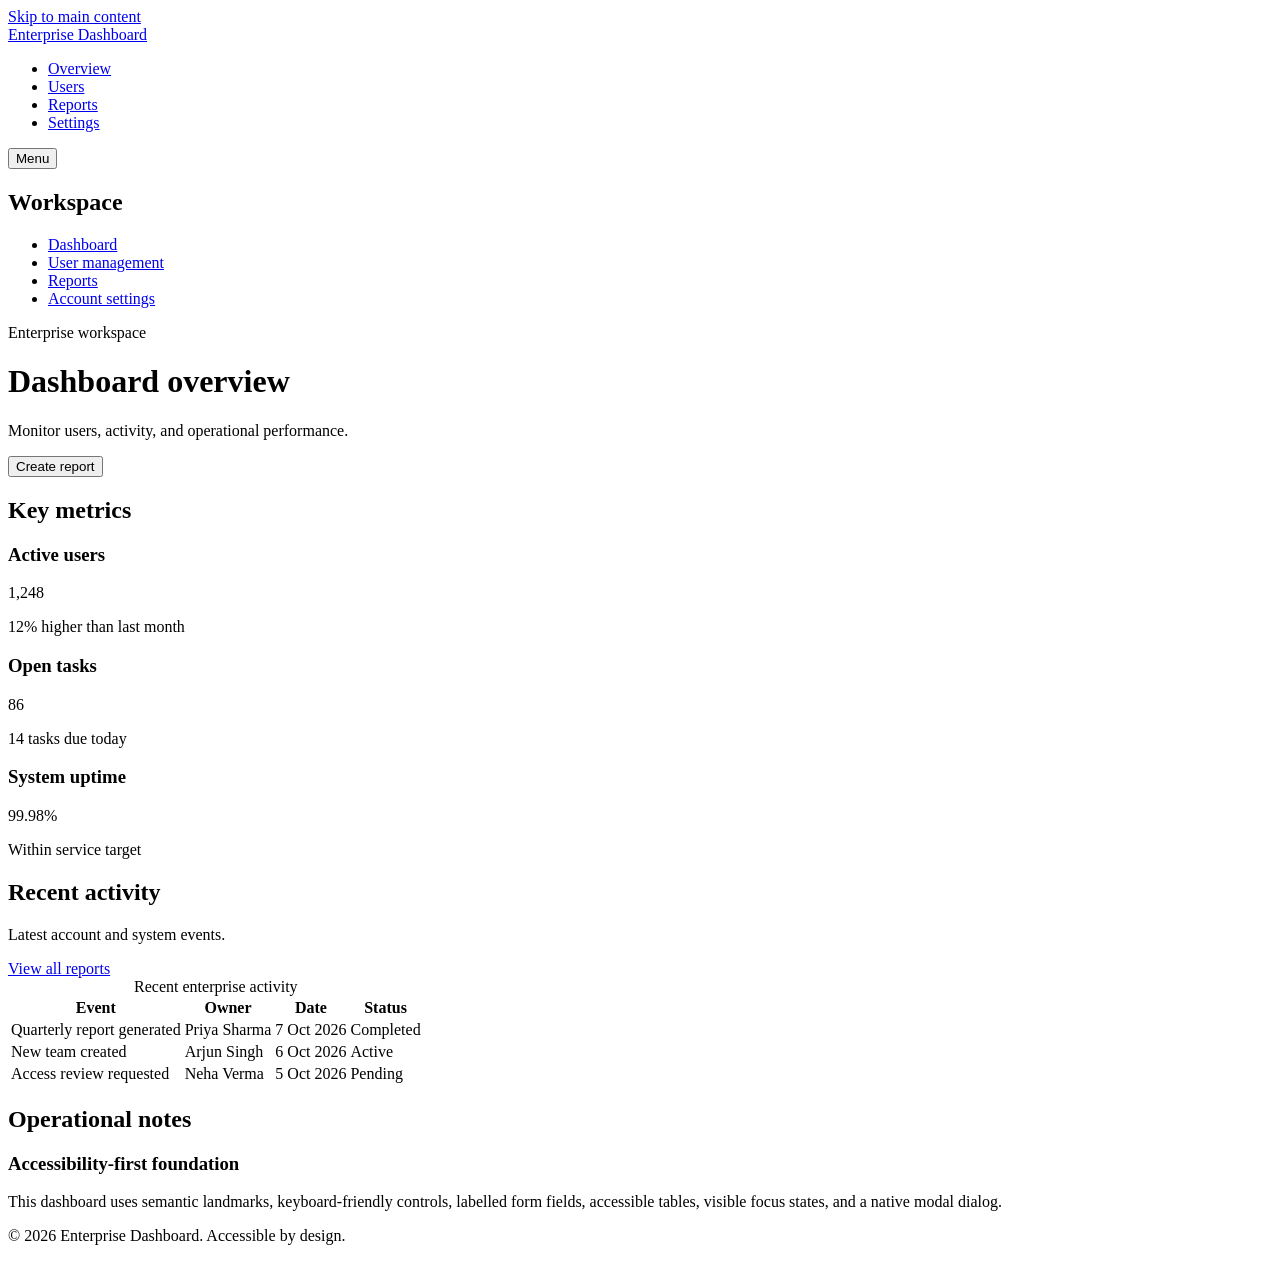
==== index.html @ 57a5679f "Add semantic HTML5 accessible dashboard" ====
<!doctype html>
<html lang="en">
<head>
  <meta charset="utf-8">
  <meta name="viewport" content="width=device-width, initial-scale=1">
  <meta name="description" content="Accessible enterprise dashboard demonstrating semantic HTML5 and WCAG 2.1 practices">
  <title>Enterprise Dashboard | Overview</title>
  <link rel="stylesheet" href="css/styles.css">
</head>
<body>
  <a class="skip-link" href="#main-content">Skip to main content</a>

  <header class="site-header">
    <div class="brand">
      <a href="index.html" aria-label="Enterprise Dashboard home">Enterprise Dashboard</a>
    </div>
    <nav aria-label="Primary navigation">
      <ul>
        <li><a href="index.html" aria-current="page">Overview</a></li>
        <li><a href="users.html">Users</a></li>
        <li><a href="reports.html">Reports</a></li>
        <li><a href="settings.html">Settings</a></li>
      </ul>
    </nav>
    <button type="button" class="menu-button" aria-label="Open navigation menu" aria-expanded="false">Menu</button>
  </header>

  <div class="layout">
    <aside class="sidebar" aria-label="Dashboard sidebar">
      <h2>Workspace</h2>
      <nav aria-label="Workspace navigation">
        <ul>
          <li><a href="index.html" aria-current="page">Dashboard</a></li>
          <li><a href="users.html">User management</a></li>
          <li><a href="reports.html">Reports</a></li>
          <li><a href="settings.html">Account settings</a></li>
        </ul>
      </nav>
    </aside>

    <main id="main-content">
      <header class="page-header">
        <div>
          <p class="eyebrow">Enterprise workspace</p>
          <h1>Dashboard overview</h1>
          <p>Monitor users, activity, and operational performance.</p>
        </div>
        <button type="button" class="button primary" data-open-modal="quickActionDialog">Create report</button>
      </header>

      <section aria-labelledby="summary-heading">
        <h2 id="summary-heading">Key metrics</h2>
        <div class="metric-grid">
          <article class="metric-card">
            <h3>Active users</h3>
            <p class="metric-value">1,248</p>
            <p>12% higher than last month</p>
          </article>
          <article class="metric-card">
            <h3>Open tasks</h3>
            <p class="metric-value">86</p>
            <p>14 tasks due today</p>
          </article>
          <article class="metric-card">
            <h3>System uptime</h3>
            <p class="metric-value">99.98%</p>
            <p>Within service target</p>
          </article>
        </div>
      </section>

      <section aria-labelledby="activity-heading">
        <div class="section-heading">
          <div>
            <h2 id="activity-heading">Recent activity</h2>
            <p>Latest account and system events.</p>
          </div>
          <a class="button secondary" href="reports.html">View all reports</a>
        </div>

        <div class="table-wrapper">
          <table>
            <caption>Recent enterprise activity</caption>
            <thead>
              <tr>
                <th scope="col">Event</th>
                <th scope="col">Owner</th>
                <th scope="col">Date</th>
                <th scope="col">Status</th>
              </tr>
            </thead>
            <tbody>
              <tr>
                <td>Quarterly report generated</td>
                <td>Priya Sharma</td>
                <td><time datetime="2026-10-07">7 Oct 2026</time></td>
                <td><span class="status success">Completed</span></td>
              </tr>
              <tr>
                <td>New team created</td>
                <td>Arjun Singh</td>
                <td><time datetime="2026-10-06">6 Oct 2026</time></td>
                <td><span class="status info">Active</span></td>
              </tr>
              <tr>
                <td>Access review requested</td>
                <td>Neha Verma</td>
                <td><time datetime="2026-10-05">5 Oct 2026</time></td>
                <td><span class="status warning">Pending</span></td>
              </tr>
            </tbody>
          </table>
        </div>
      </section>

      <section aria-labelledby="notes-heading">
        <h2 id="notes-heading">Operational notes</h2>
        <article class="content-card">
          <h3>Accessibility-first foundation</h3>
          <p>This dashboard uses semantic landmarks, keyboard-friendly controls, labelled form fields, accessible tables, visible focus states, and a native modal dialog.</p>
        </article>
      </section>
    </main>
  </div>

  <footer class="site-footer">
    <p>&copy; 2026 Enterprise Dashboard. Accessible by design.</p>
  </footer>

  <dialog id="quickActionDialog" aria-labelledby="dialog-title">
    <form method="dialog" class="dialog-content">
      <h2 id="dialog-title">Create a report</h2>
      <p>Choose a report type to continue.</p>
      <div class="form-field">
        <label for="reportType">Report type</label>
        <select id="reportType" name="reportType" required>
          <option value="">Select a report</option>
          <option value="activity">Activity report</option>
          <option value="users">User report</option>
          <option value="performance">Performance report</option>
        </select>
      </div>
      <div class="dialog-actions">
        <button type="button" class="button secondary" data-close-modal>Cancel</button>
        <button type="submit" class="button primary">Create report</button>
      </div>
    </form>
  </dialog>

  <script src="js/app.js" defer></script>
</body>
</html>
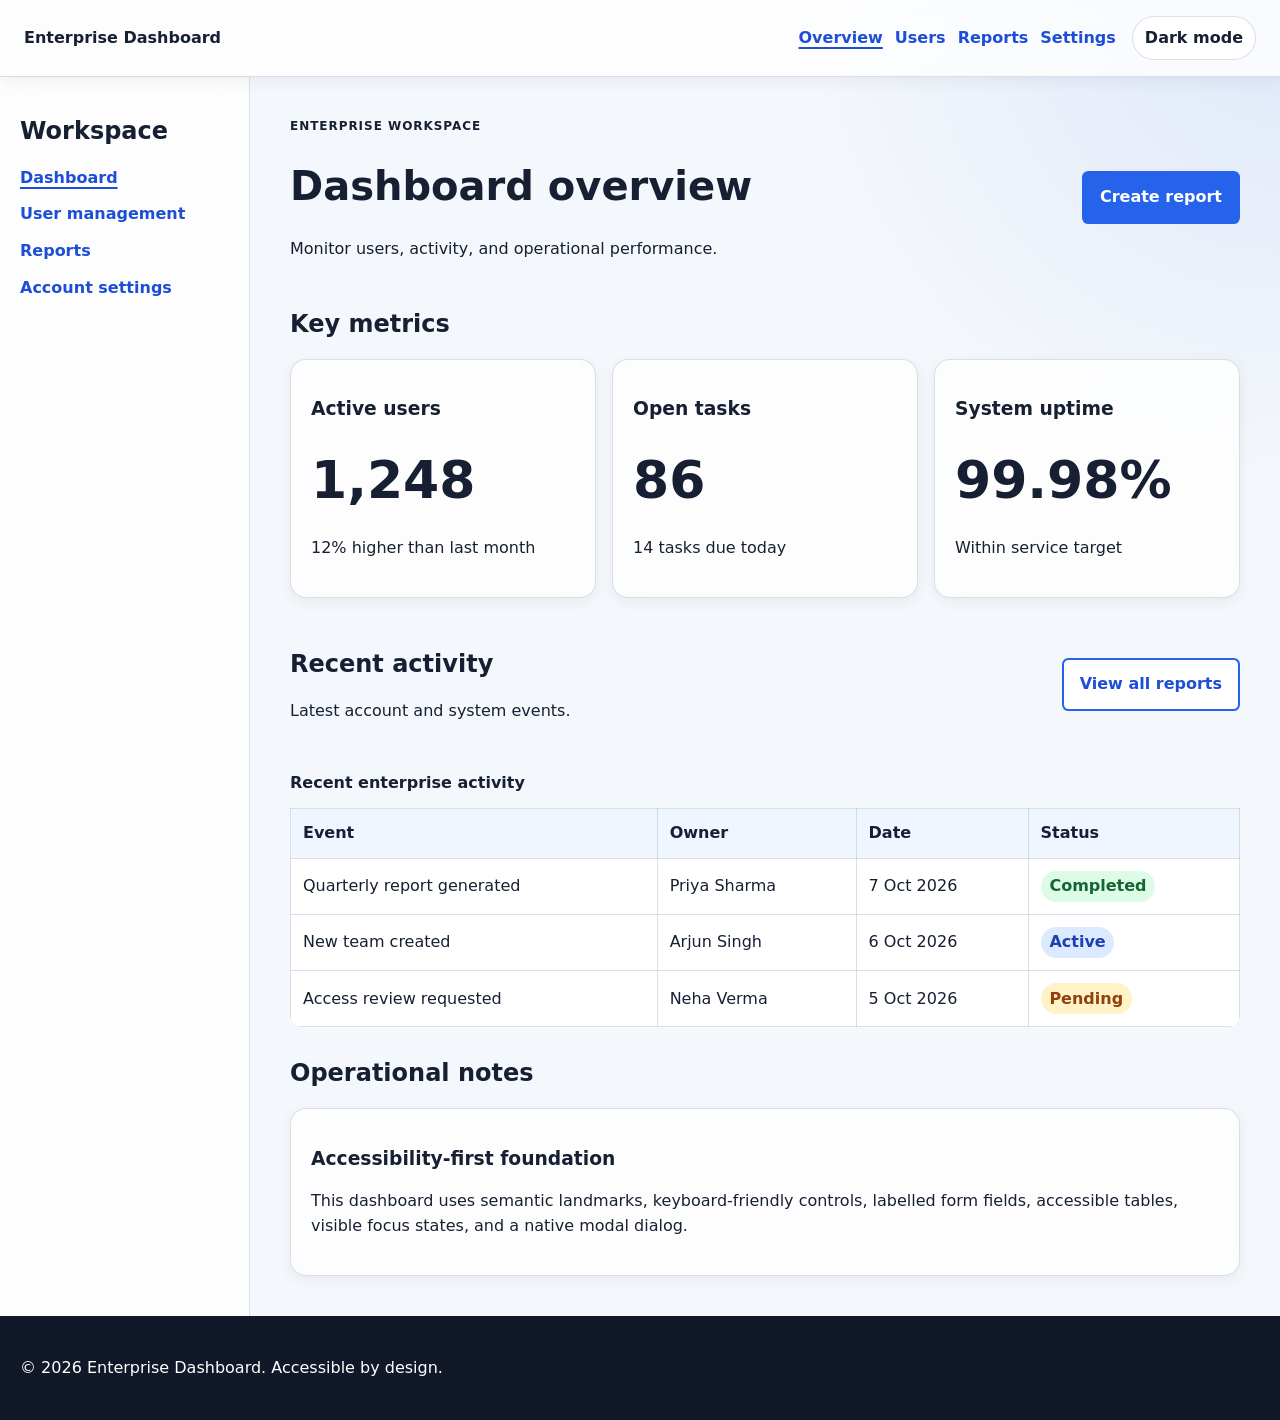
==== commit 7ab2ed56: "Add dark mode toggle button to header" ====
--- a/index.html
+++ b/index.html
@@ -23,6 +23,7 @@
       </ul>
     </nav>
     <button type="button" class="menu-button" aria-label="Open navigation menu" aria-expanded="false">Menu</button>
+    <button type="button" class="theme-toggle" data-theme-toggle aria-pressed="false">Dark mode</button>
   </header>
 
   <div class="layout">
--- a/css/styles.css
+++ b/css/styles.css
@@ -0,0 +1,30 @@
+/* Responsive Design Tokens & Mobile-First CSS Architecture */
+:root {
+  --color-primary-50:#eff6ff; --color-primary-100:#dbeafe; --color-primary-600:#2563eb; --color-primary-700:#1d4ed8; --color-primary-900:#1e3a8a;
+  --color-bg:#f4f7fb; --color-surface:rgba(255,255,255,.78); --color-surface-solid:#fff; --color-text:#172033; --color-text-muted:#5b667a; --color-border:rgba(148,163,184,.34);
+  --color-success-bg:#dcfce7; --color-success-text:#166534; --color-info-bg:#dbeafe; --color-info-text:#1e40af; --color-warning-bg:#fef3c7; --color-warning-text:#92400e; --color-focus:#f59e0b;
+  --font-family:Inter,ui-sans-serif,system-ui,-apple-system,BlinkMacSystemFont,"Segoe UI",sans-serif;
+  --font-size-xs:.75rem; --font-size-sm:.875rem; --font-size-md:1rem; --font-size-lg:1.125rem; --font-size-xl:1.5rem; --font-size-2xl:clamp(1.75rem,4vw,2.5rem); --font-size-3xl:clamp(2rem,5vw,3.25rem);
+  --space-1:.25rem; --space-2:.5rem; --space-3:.75rem; --space-4:1rem; --space-5:1.25rem; --space-6:1.5rem; --space-8:2rem; --space-10:2.5rem; --space-12:3rem;
+  --radius-sm:.4rem; --radius-md:.75rem; --radius-lg:1rem; --radius-pill:999px; --shadow-sm:0 4px 14px rgba(15,23,42,.06); --shadow-md:0 12px 30px rgba(15,23,42,.1); --glass-blur:14px; --transition-fast:160ms ease; --container-max:1440px;
+}
+[data-theme="dark"]{--color-primary-50:#172554;--color-primary-100:#1e3a8a;--color-primary-600:#60a5fa;--color-primary-700:#93c5fd;--color-primary-900:#dbeafe;--color-bg:#0b1220;--color-surface:rgba(15,23,42,.78);--color-surface-solid:#0f172a;--color-text:#e5edf8;--color-text-muted:#b6c2d2;--color-border:rgba(148,163,184,.25);--color-success-bg:#123b25;--color-success-text:#86efac;--color-info-bg:#172554;--color-info-text:#93c5fd;--color-warning-bg:#422006;--color-warning-text:#fcd34d;--color-focus:#fbbf24}
+@media (prefers-color-scheme:dark){:root:not([data-theme="light"]){--color-bg:#0b1220;--color-surface:rgba(15,23,42,.78);--color-surface-solid:#0f172a;--color-text:#e5edf8;--color-text-muted:#b6c2d2;--color-border:rgba(148,163,184,.25);--color-primary-50:#172554;--color-primary-100:#1e3a8a;--color-primary-600:#60a5fa;--color-primary-700:#93c5fd;--color-success-bg:#123b25;--color-success-text:#86efac;--color-info-bg:#172554;--color-info-text:#93c5fd;--color-warning-bg:#422006;--color-warning-text:#fcd34d}}
+*{box-sizing:border-box} html{overflow-x:hidden;scroll-behavior:smooth} body{margin:0;min-height:100vh;overflow-x:hidden;font-family:var(--font-family);font-size:var(--font-size-md);line-height:1.55;color:var(--color-text);background:radial-gradient(circle at top right,rgba(37,99,235,.1),transparent 30rem),var(--color-bg)} img,svg,video,canvas{max-width:100%;height:auto} button,input,select,textarea{font:inherit} a{color:var(--color-primary-700)}
+.skip-link{position:absolute;left:var(--space-4);top:-5rem;z-index:1000;padding:var(--space-3) var(--space-4);background:var(--color-text);color:var(--color-surface-solid);border-radius:var(--radius-sm)} .skip-link:focus{top:var(--space-4)}
+a:focus-visible,button:focus-visible,input:focus-visible,select:focus-visible,textarea:focus-visible,summary:focus-visible{outline:3px solid var(--color-focus);outline-offset:3px}
+.site-header{position:sticky;top:0;z-index:100;display:flex;flex-wrap:wrap;align-items:center;gap:var(--space-4);padding:var(--space-4);background:var(--color-surface);border-bottom:1px solid var(--color-border);backdrop-filter:blur(var(--glass-blur));-webkit-backdrop-filter:blur(var(--glass-blur));box-shadow:var(--shadow-sm)}
+.brand{flex:1 1 100%}.brand a{color:var(--color-text);font-weight:800;text-decoration:none}.site-header nav{width:100%;overflow-x:auto}.site-header nav ul,.sidebar ul{display:flex;gap:var(--space-3);list-style:none;margin:0;padding:0}.site-header nav ul{min-width:max-content}.site-header nav a,.sidebar a{text-decoration:none;font-weight:650}.site-header a[aria-current="page"],.sidebar a[aria-current="page"]{text-decoration:underline;text-decoration-thickness:2px;text-underline-offset:.25rem}.menu-button{display:none}.theme-toggle{min-height:44px;padding:var(--space-2) var(--space-3);border:1px solid var(--color-border);border-radius:var(--radius-pill);background:var(--color-surface-solid);color:var(--color-text);font-weight:750;cursor:pointer;transition:transform var(--transition-fast),box-shadow var(--transition-fast),background var(--transition-fast)}.theme-toggle:hover{transform:translateY(-1px);box-shadow:var(--shadow-sm)}
+.layout{display:grid;grid-template-columns:1fr;min-height:calc(100vh - 5rem)}.sidebar{padding:var(--space-5);background:var(--color-surface);border-bottom:1px solid var(--color-border);backdrop-filter:blur(var(--glass-blur));-webkit-backdrop-filter:blur(var(--glass-blur))}.sidebar nav ul{display:grid;gap:var(--space-3)}
+main{width:min(100%,var(--container-max));margin-inline:auto;padding:var(--space-5)}.page-header,.section-heading{display:flex;flex-direction:column;align-items:flex-start;justify-content:space-between;gap:var(--space-4);margin-bottom:var(--space-8)}.eyebrow{margin:0 0 var(--space-1);font-weight:800;text-transform:uppercase;letter-spacing:.08em;font-size:var(--font-size-xs)}h1{font-size:var(--font-size-2xl)}h1,h2,h3{line-height:1.2}
+.metric-grid{display:grid;grid-template-columns:1fr;gap:var(--space-4);margin-bottom:var(--space-8)}.metric-card,.content-card{background:var(--color-surface);border:1px solid var(--color-border);border-radius:var(--radius-lg);padding:var(--space-5);box-shadow:var(--shadow-sm);backdrop-filter:blur(var(--glass-blur));-webkit-backdrop-filter:blur(var(--glass-blur));transition:transform var(--transition-fast),box-shadow var(--transition-fast)}.metric-card:hover,.content-card:hover{transform:translateY(-2px);box-shadow:var(--shadow-md)}.metric-value{margin:var(--space-2) 0;font-size:var(--font-size-3xl);font-weight:800}
+.table-wrapper{width:100%;overflow-x:auto;margin-bottom:var(--space-8);border-radius:var(--radius-md)}table{width:100%;min-width:620px;border-collapse:collapse;background:var(--color-surface-solid)}caption{padding:0 0 var(--space-3);text-align:left;font-weight:800}th,td{padding:var(--space-3);border:1px solid var(--color-border);text-align:left}th{background:var(--color-primary-50)}
+.status{display:inline-block;padding:.2rem .55rem;border-radius:var(--radius-pill);font-weight:750}.success{background:var(--color-success-bg);color:var(--color-success-text)}.info{background:var(--color-info-bg);color:var(--color-info-text)}.warning{background:var(--color-warning-bg);color:var(--color-warning-text)}
+.button{display:inline-flex;align-items:center;justify-content:center;min-height:44px;border:2px solid transparent;border-radius:var(--radius-sm);padding:var(--space-3) var(--space-4);font-weight:750;cursor:pointer;text-decoration:none;transition:transform var(--transition-fast),box-shadow var(--transition-fast),background var(--transition-fast)}.button:hover{transform:translateY(-1px);box-shadow:var(--shadow-sm)}.primary{background:var(--color-primary-600);color:#fff}.secondary{background:var(--color-surface-solid);color:var(--color-primary-700);border-color:var(--color-primary-600)}
+.form-grid{display:grid;grid-template-columns:1fr;gap:var(--space-4)}.form-field{display:grid;gap:var(--space-2);margin-bottom:var(--space-4)}label,legend{font-weight:750}input,select,textarea{width:100%;min-height:44px;padding:var(--space-3);color:var(--color-text);background:var(--color-surface-solid);border:1px solid #64748b;border-radius:var(--radius-sm)}textarea{resize:vertical}fieldset{border:1px solid var(--color-border);border-radius:var(--radius-md);padding:var(--space-4);margin:0 0 var(--space-5)}legend{padding-inline:var(--space-2)}.checkbox-field{display:flex;gap:var(--space-2);align-items:flex-start;margin:var(--space-3) 0}.checkbox-field input{width:auto;min-height:auto;margin-top:.35rem}
+.site-footer{padding:var(--space-6) var(--space-5);background:#111827;color:#fff}dialog{width:min(92vw,520px);max-height:90vh;border:0;border-radius:var(--radius-lg);padding:0;color:var(--color-text);background:var(--color-surface-solid);box-shadow:0 1rem 3rem rgba(0,0,0,.28)}dialog::backdrop{background:rgba(2,6,23,.6);backdrop-filter:blur(4px)}.dialog-content{padding:var(--space-6)}.dialog-actions{display:flex;flex-wrap:wrap;justify-content:flex-end;gap:var(--space-3);margin-top:var(--space-4)}
+@media (min-width:320px){main{padding-inline:var(--space-4)}}
+@media (min-width:768px){.site-header{padding-inline:var(--space-6)}.brand{flex:0 0 auto}.site-header nav{width:auto;flex:1}.site-header nav ul{justify-content:flex-end}.layout{grid-template-columns:220px minmax(0,1fr)}.sidebar{border-right:1px solid var(--color-border);border-bottom:0}main{padding:var(--space-8)}.page-header,.section-heading{flex-direction:row;align-items:center}.metric-grid{grid-template-columns:repeat(2,minmax(0,1fr))}.form-grid{grid-template-columns:repeat(2,minmax(0,1fr))}}
+@media (min-width:1024px){.layout{grid-template-columns:250px minmax(0,1fr)}.metric-grid{grid-template-columns:repeat(3,minmax(0,1fr))}main{padding:var(--space-10)}}
+@media (min-width:1440px){.site-header{padding-inline:max(var(--space-8),calc((100vw - var(--container-max))/2))}.layout{grid-template-columns:280px minmax(0,1fr)}main{padding-inline:var(--space-12)}}
+@media (prefers-reduced-motion:reduce){*,*::before,*::after{scroll-behavior:auto!important;transition-duration:.01ms!important}}
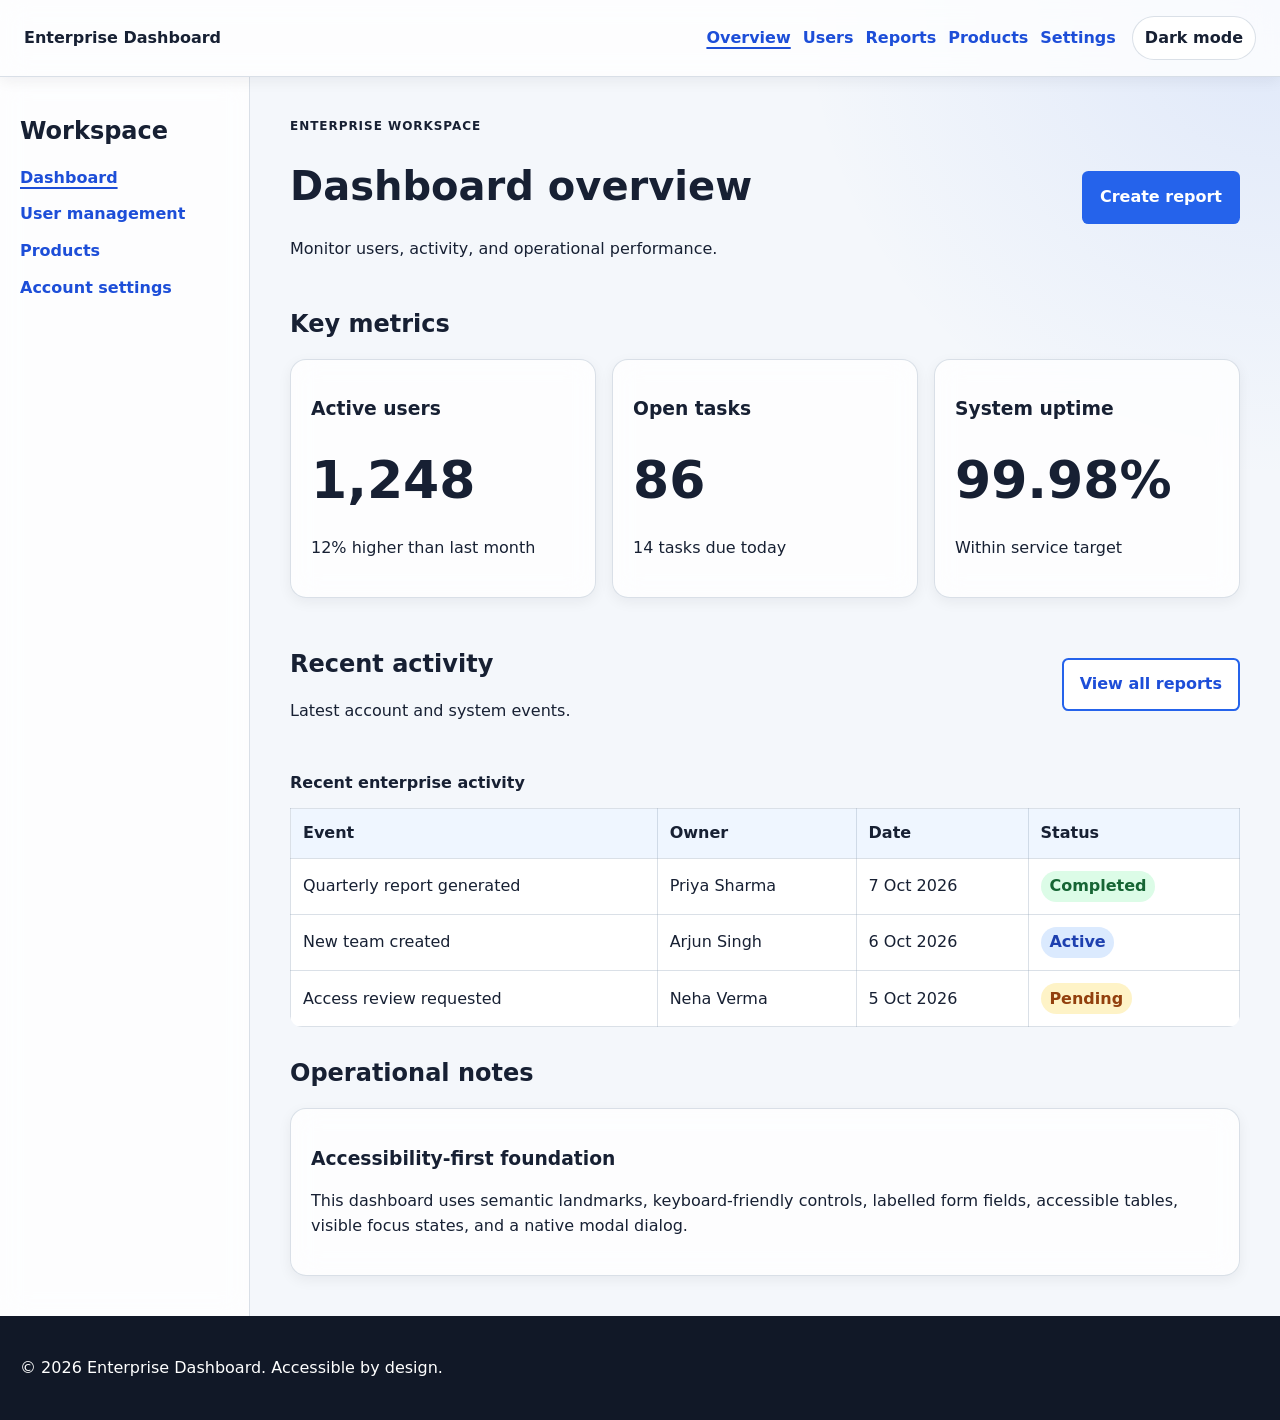
==== commit 7cecfa1f: "Complete Task 5 dynamic JavaScript and REST API" ====
--- a/index.html
+++ b/index.html
@@ -19,6 +19,7 @@
         <li><a href="index.html" aria-current="page">Overview</a></li>
         <li><a href="users.html">Users</a></li>
         <li><a href="reports.html">Reports</a></li>
+        <li><a href="products.html">Products</a></li>
         <li><a href="settings.html">Settings</a></li>
       </ul>
     </nav>
@@ -33,7 +34,8 @@
         <ul>
           <li><a href="index.html" aria-current="page">Dashboard</a></li>
           <li><a href="users.html">User management</a></li>
-          <li><a href="reports.html">Reports</a></li>
+          
+        <li><a href="products.html">Products</a></li>
           <li><a href="settings.html">Account settings</a></li>
         </ul>
       </nav>
--- a/css/styles.css
+++ b/css/styles.css
@@ -10,13 +10,13 @@
 }
 [data-theme="dark"]{--color-primary-50:#172554;--color-primary-100:#1e3a8a;--color-primary-600:#60a5fa;--color-primary-700:#93c5fd;--color-primary-900:#dbeafe;--color-bg:#0b1220;--color-surface:rgba(15,23,42,.78);--color-surface-solid:#0f172a;--color-text:#e5edf8;--color-text-muted:#b6c2d2;--color-border:rgba(148,163,184,.25);--color-success-bg:#123b25;--color-success-text:#86efac;--color-info-bg:#172554;--color-info-text:#93c5fd;--color-warning-bg:#422006;--color-warning-text:#fcd34d;--color-focus:#fbbf24}
 @media (prefers-color-scheme:dark){:root:not([data-theme="light"]){--color-bg:#0b1220;--color-surface:rgba(15,23,42,.78);--color-surface-solid:#0f172a;--color-text:#e5edf8;--color-text-muted:#b6c2d2;--color-border:rgba(148,163,184,.25);--color-primary-50:#172554;--color-primary-100:#1e3a8a;--color-primary-600:#60a5fa;--color-primary-700:#93c5fd;--color-success-bg:#123b25;--color-success-text:#86efac;--color-info-bg:#172554;--color-info-text:#93c5fd;--color-warning-bg:#422006;--color-warning-text:#fcd34d}}
-*{box-sizing:border-box} html{overflow-x:hidden;scroll-behavior:smooth} body{margin:0;min-height:100vh;overflow-x:hidden;font-family:var(--font-family);font-size:var(--font-size-md);line-height:1.55;color:var(--color-text);background:radial-gradient(circle at top right,rgba(37,99,235,.1),transparent 30rem),var(--color-bg)} img,svg,video,canvas{max-width:100%;height:auto} button,input,select,textarea{font:inherit} a{color:var(--color-primary-700)}
+*{box-sizing:border-box} html{overflow-x:hidden;scroll-behavior:smooth} body{margin:0;min-height:100vh;overflow-x:hidden;overflow-wrap:anywhere;font-family:var(--font-family);font-size:var(--font-size-md);line-height:1.55;color:var(--color-text);background:radial-gradient(circle at top right,rgba(37,99,235,.1),transparent 30rem),var(--color-bg)} img,svg,video,canvas{max-width:100%;height:auto} button,input,select,textarea{font:inherit} a{color:var(--color-primary-700)}
 .skip-link{position:absolute;left:var(--space-4);top:-5rem;z-index:1000;padding:var(--space-3) var(--space-4);background:var(--color-text);color:var(--color-surface-solid);border-radius:var(--radius-sm)} .skip-link:focus{top:var(--space-4)}
 a:focus-visible,button:focus-visible,input:focus-visible,select:focus-visible,textarea:focus-visible,summary:focus-visible{outline:3px solid var(--color-focus);outline-offset:3px}
 .site-header{position:sticky;top:0;z-index:100;display:flex;flex-wrap:wrap;align-items:center;gap:var(--space-4);padding:var(--space-4);background:var(--color-surface);border-bottom:1px solid var(--color-border);backdrop-filter:blur(var(--glass-blur));-webkit-backdrop-filter:blur(var(--glass-blur));box-shadow:var(--shadow-sm)}
-.brand{flex:1 1 100%}.brand a{color:var(--color-text);font-weight:800;text-decoration:none}.site-header nav{width:100%;overflow-x:auto}.site-header nav ul,.sidebar ul{display:flex;gap:var(--space-3);list-style:none;margin:0;padding:0}.site-header nav ul{min-width:max-content}.site-header nav a,.sidebar a{text-decoration:none;font-weight:650}.site-header a[aria-current="page"],.sidebar a[aria-current="page"]{text-decoration:underline;text-decoration-thickness:2px;text-underline-offset:.25rem}.menu-button{display:none}.theme-toggle{min-height:44px;padding:var(--space-2) var(--space-3);border:1px solid var(--color-border);border-radius:var(--radius-pill);background:var(--color-surface-solid);color:var(--color-text);font-weight:750;cursor:pointer;transition:transform var(--transition-fast),box-shadow var(--transition-fast),background var(--transition-fast)}.theme-toggle:hover{transform:translateY(-1px);box-shadow:var(--shadow-sm)}
-.layout{display:grid;grid-template-columns:1fr;min-height:calc(100vh - 5rem)}.sidebar{padding:var(--space-5);background:var(--color-surface);border-bottom:1px solid var(--color-border);backdrop-filter:blur(var(--glass-blur));-webkit-backdrop-filter:blur(var(--glass-blur))}.sidebar nav ul{display:grid;gap:var(--space-3)}
-main{width:min(100%,var(--container-max));margin-inline:auto;padding:var(--space-5)}.page-header,.section-heading{display:flex;flex-direction:column;align-items:flex-start;justify-content:space-between;gap:var(--space-4);margin-bottom:var(--space-8)}.eyebrow{margin:0 0 var(--space-1);font-weight:800;text-transform:uppercase;letter-spacing:.08em;font-size:var(--font-size-xs)}h1{font-size:var(--font-size-2xl)}h1,h2,h3{line-height:1.2}
+.brand{flex:1 1 100%}.brand a{color:var(--color-text);font-weight:800;text-decoration:none}.site-header nav{width:100%;min-width:0}.site-header nav ul,.sidebar ul{display:flex;flex-wrap:wrap;gap:var(--space-3);list-style:none;margin:0;padding:0}.site-header nav a,.sidebar a{text-decoration:none;font-weight:650}.site-header a[aria-current="page"],.sidebar a[aria-current="page"]{text-decoration:underline;text-decoration-thickness:2px;text-underline-offset:.25rem}.menu-button{display:none}.theme-toggle{min-height:44px;padding:var(--space-2) var(--space-3);border:1px solid var(--color-border);border-radius:var(--radius-pill);background:var(--color-surface-solid);color:var(--color-text);font-weight:750;cursor:pointer;transition:transform var(--transition-fast),box-shadow var(--transition-fast),background var(--transition-fast)}.theme-toggle:hover{transform:translateY(-1px);box-shadow:var(--shadow-sm)}
+.layout{display:grid;grid-template-columns:minmax(0,1fr);min-height:calc(100vh - 5rem)}.sidebar{padding:var(--space-5);background:var(--color-surface);border-bottom:1px solid var(--color-border);backdrop-filter:blur(var(--glass-blur));-webkit-backdrop-filter:blur(var(--glass-blur))}.sidebar nav ul{display:grid;gap:var(--space-3)}
+main{width:min(100%,var(--container-max));min-width:0;margin-inline:auto;padding:var(--space-5)}.page-header,.section-heading{display:flex;flex-direction:column;align-items:flex-start;justify-content:space-between;gap:var(--space-4);margin-bottom:var(--space-8)}.eyebrow{margin:0 0 var(--space-1);font-weight:800;text-transform:uppercase;letter-spacing:.08em;font-size:var(--font-size-xs)}h1{font-size:var(--font-size-2xl)}h1,h2,h3{line-height:1.2}
 .metric-grid{display:grid;grid-template-columns:1fr;gap:var(--space-4);margin-bottom:var(--space-8)}.metric-card,.content-card{background:var(--color-surface);border:1px solid var(--color-border);border-radius:var(--radius-lg);padding:var(--space-5);box-shadow:var(--shadow-sm);backdrop-filter:blur(var(--glass-blur));-webkit-backdrop-filter:blur(var(--glass-blur));transition:transform var(--transition-fast),box-shadow var(--transition-fast)}.metric-card:hover,.content-card:hover{transform:translateY(-2px);box-shadow:var(--shadow-md)}.metric-value{margin:var(--space-2) 0;font-size:var(--font-size-3xl);font-weight:800}
 .table-wrapper{width:100%;overflow-x:auto;margin-bottom:var(--space-8);border-radius:var(--radius-md)}table{width:100%;min-width:620px;border-collapse:collapse;background:var(--color-surface-solid)}caption{padding:0 0 var(--space-3);text-align:left;font-weight:800}th,td{padding:var(--space-3);border:1px solid var(--color-border);text-align:left}th{background:var(--color-primary-50)}
 .status{display:inline-block;padding:.2rem .55rem;border-radius:var(--radius-pill);font-weight:750}.success{background:var(--color-success-bg);color:var(--color-success-text)}.info{background:var(--color-info-bg);color:var(--color-info-text)}.warning{background:var(--color-warning-bg);color:var(--color-warning-text)}
@@ -28,3 +28,37 @@
 @media (min-width:1024px){.layout{grid-template-columns:250px minmax(0,1fr)}.metric-grid{grid-template-columns:repeat(3,minmax(0,1fr))}main{padding:var(--space-10)}}
 @media (min-width:1440px){.site-header{padding-inline:max(var(--space-8),calc((100vw - var(--container-max))/2))}.layout{grid-template-columns:280px minmax(0,1fr)}main{padding-inline:var(--space-12)}}
 @media (prefers-reduced-motion:reduce){*,*::before,*::after{scroll-behavior:auto!important;transition-duration:.01ms!important}}
+
+
+/* Task 5: REST API product catalogue */
+.catalogue-controls{margin-bottom:var(--space-5)}
+.category-area{margin-top:var(--space-3)}
+.category-area h3{font-size:var(--font-size-md);margin-bottom:var(--space-3)}
+.category-tabs{display:flex;flex-wrap:wrap;gap:var(--space-2)}
+.category-tab{min-height:42px;padding:.55rem .9rem;border:1px solid var(--color-border);border-radius:var(--radius-pill);background:var(--color-surface-solid);color:var(--color-text);font-weight:700;cursor:pointer}
+.category-tab:hover{border-color:var(--color-primary-600)}
+.category-tab.is-active{background:var(--color-primary-600);border-color:var(--color-primary-600);color:#fff}
+.result-status{min-height:1.5rem;color:var(--color-text-muted);font-weight:700}
+.product-grid{display:grid;grid-template-columns:repeat(auto-fit,minmax(min(100%,240px),1fr));gap:var(--space-5);align-items:stretch}
+.product-card{min-width:0;overflow:hidden;border:1px solid var(--color-border);border-radius:var(--radius-lg);background:var(--color-surface-solid);box-shadow:var(--shadow-sm);display:flex;flex-direction:column}
+.product-image-wrap{height:190px;padding:var(--space-4);display:flex;align-items:center;justify-content:center;background:#fff;border-bottom:1px solid var(--color-border)}
+.product-image{width:100%;height:100%;object-fit:contain}
+.image-fallback{color:#475569;font-size:var(--font-size-sm)}
+.product-details{padding:var(--space-4);display:flex;flex-direction:column;flex:1}
+.product-category{margin:0 0 var(--space-2);font-size:var(--font-size-xs);font-weight:800;text-transform:uppercase;letter-spacing:.06em;color:var(--color-primary-700)}
+.product-title{font-size:1rem;line-height:1.4;margin:0 0 var(--space-3)}
+.product-description{font-size:var(--font-size-sm);color:var(--color-text-muted);display:-webkit-box;-webkit-line-clamp:3;-webkit-box-orient:vertical;overflow:hidden;margin:0 0 var(--space-4)}
+.product-card-footer{margin-top:auto;display:flex;flex-wrap:wrap;justify-content:space-between;gap:var(--space-2);align-items:baseline}
+.product-price{font-size:var(--font-size-lg);font-weight:850;margin:0}
+.product-rating{font-size:var(--font-size-xs);color:var(--color-text-muted);margin:0}
+.error-panel,.empty-state{padding:var(--space-5);border:1px solid var(--color-warning-text);border-radius:var(--radius-md);background:var(--color-warning-bg);color:var(--color-text)}
+.error-panel h3{margin-top:0}
+.error-panel[hidden]{display:none}
+.api-attribution{font-size:var(--font-size-sm);color:var(--color-text-muted);margin-top:var(--space-6)}
+.skeleton-card{padding:var(--space-4);gap:var(--space-3)}
+.skeleton-image,.skeleton-line{background:linear-gradient(90deg,var(--color-border),var(--color-surface-solid),var(--color-border));background-size:200% 100%;animation:skeleton-shimmer 1.2s linear infinite;border-radius:var(--radius-sm)}
+.skeleton-image{height:160px}
+.skeleton-line{height:14px}
+.skeleton-line.short{width:60%}
+@keyframes skeleton-shimmer{to{background-position:-200% 0}}
+@media(prefers-reduced-motion:reduce){.skeleton-image,.skeleton-line{animation:none}}
